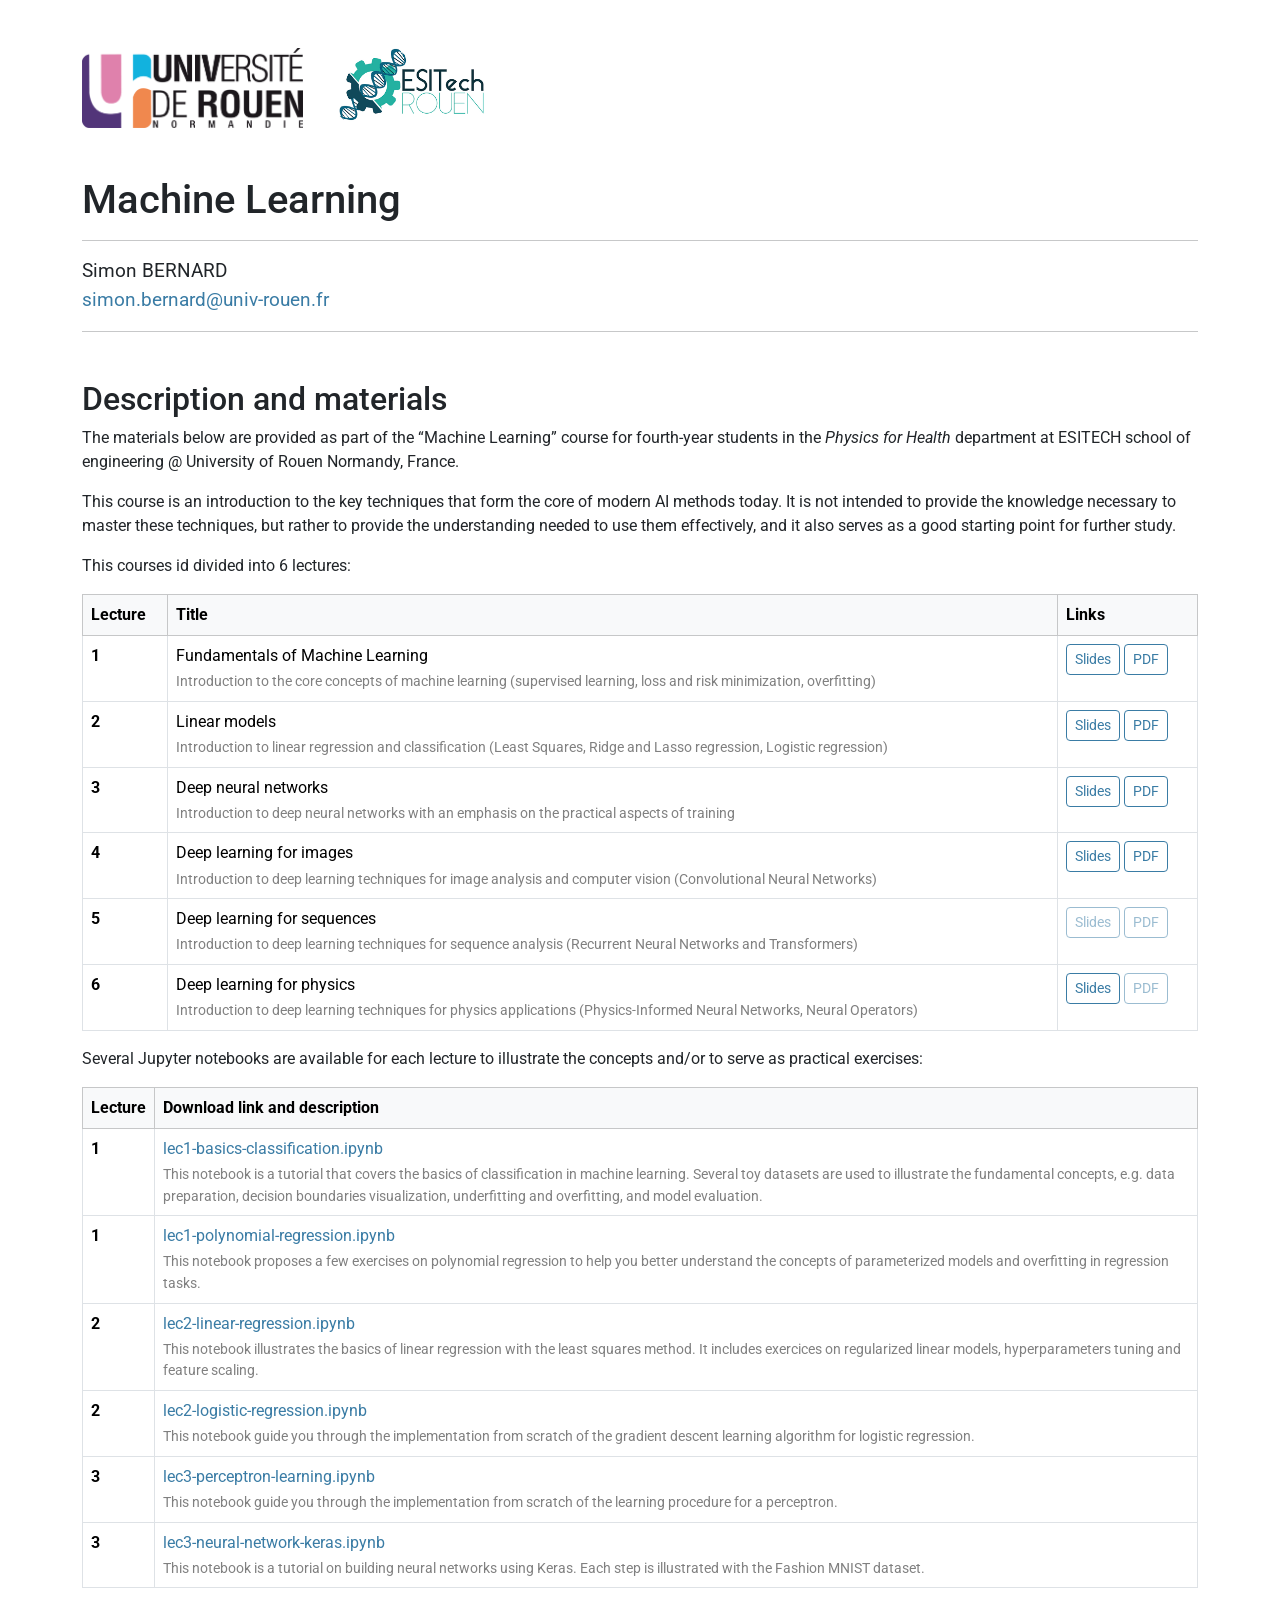
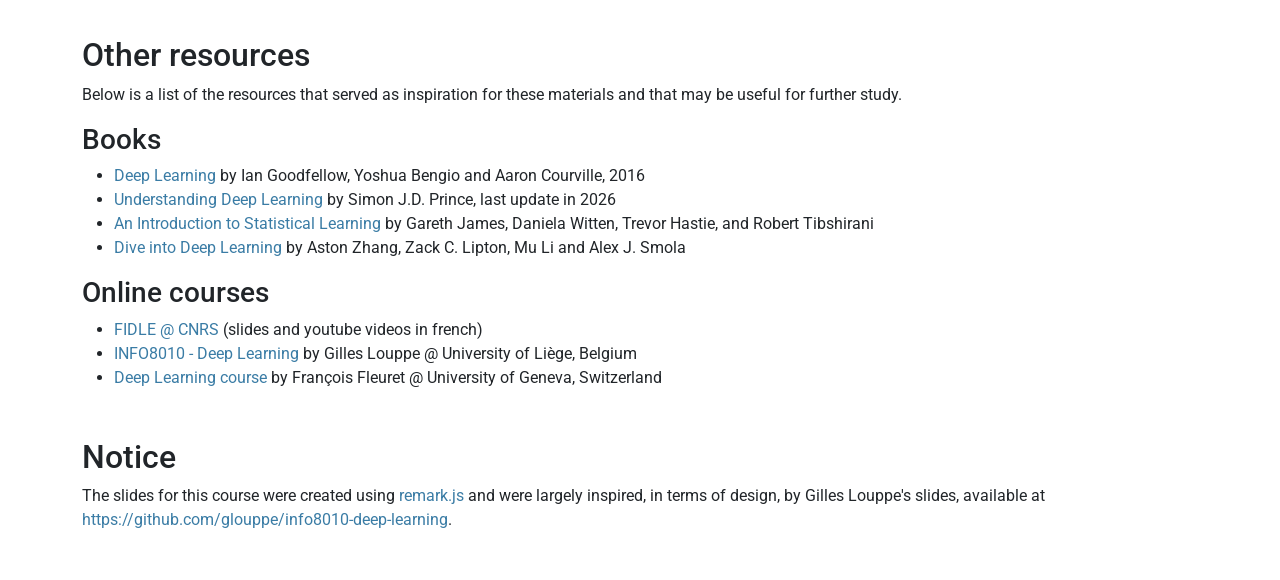
==== index.html @ d1c86f38 "first commit" ====
<!DOCTYPE html>
<html>
<head>
    <meta charset="UTF-8">
    <meta name="viewport" content="width=device-width, initial-scale=1.0">
    <link rel="icon" type="image/x-icon" href="assets/favicon.ico">
    <title>Introduction to Machine Learning</title>
    <link rel="preconnect" href="https://fonts.googleapis.com">
    <link rel="preconnect" href="https://fonts.gstatic.com" crossorigin>
    <link href="https://cdn.jsdelivr.net/npm/bootstrap@5.3.6/dist/css/bootstrap.min.css" rel="stylesheet">
    <link href="https://fonts.googleapis.com/css2?family=Roboto:ital,wght@0,100..900;1,100..900&display=swap" rel="stylesheet">
    <style>
        body { font-family: 'Roboto', 'Gill Sans', sans-serif; }
        .logo { max-height: 5rem; margin-right: 2rem; margin-bottom: 3rem;}
        .author, .mail { font-size: 1.2rem; }
        section { margin-bottom: 3rem; }
        span.desc { color: grey; font-size: 0.9rem; display: block; margin-top: 0.2rem; }
        a { text-decoration: none; color: #3a7ca5 }
        a.btn, a.btn.disabled { border-color: #3a7ca5; color: #3a7ca5; }
        a.btn:hover { background-color: #3a7ca5; color: white; }
        a.btn.disabled { opacity: 0.5; }
        a:hover { text-decoration: underline; }
    </style>
</head>
<body> 
    <div class="container-lg">

        <header class="mt-5 mb-5">
            <img src="assets/logo-urn-color.png" alt="Logo Université de Rouen Normandie" class="logo">
            <img src="assets/logo-esitech.png" alt="Logo ESITECH" class="logo">
            <h1 class="h1">Machine Learning</h1>
            <hr>
            <div class="author">Simon BERNARD</div>
            <div class="mail"><a href="mailto:simon.bernard@univ-rouen.fr">simon.bernard@univ-rouen.fr</a></div>
            <hr>
        </header>

        <main>
            <section>
                <h2>Description and materials</h2>
                <p>The materials below are provided as part of the “Machine Learning” course for fourth-year students in the <em>Physics for Health</em> department at ESITECH school of engineering @ University of Rouen Normandy, France.</p>
                <p>This course is an introduction to the key techniques that form the core of modern AI methods today. It is not intended to provide the knowledge necessary to master these techniques, but rather to provide the understanding needed to use them effectively, and it also serves as a good starting point for further study. </p>
                <p>This courses id divided into 6 lectures:</p>
                <table class="table table-bordered mt-3">
                    <thead class="table-light">
                        <tr>
                            <th scope="col">Lecture</th>
                            <th scope="col">Title</th>
                            <th scope="col">Links</th>
                        </tr>
                    </thead>
                    <tbody>
                        <tr>
                            <th scope="row">1</th>
                            <td>
                                Fundamentals of Machine Learning
                                <span class="desc">Introduction to the core concepts of machine learning (supervised learning, loss and risk minimization, overfitting)</span>
                            </td>
                            <td>
                                <a href="./slides.html?deck=lecture1.md" class="btn btn-outline-primary btn-sm">Slides</a>
                                <a href="./pdf/lecture1.pdf" class="btn btn-outline-primary btn-sm">PDF</a>
                            </td>
                        </tr>
                        <tr>
                            <th scope="row">2</th>
                            <td>Linear models
                                <span class="desc">Introduction to linear regression and classification (Least Squares, Ridge and Lasso regression, Logistic regression)</span>
                            </td>
                            <td>
                                <a href="./slides.html?deck=lecture2.md" class="btn btn-outline-primary btn-sm">Slides</a>
                                <a href="./pdf/lecture2.pdf" class="btn btn-outline-primary btn-sm">PDF</a>
                            </td>
                        </tr>
                        <tr>
                            <th scope="row">3</th>
                            <td>Deep neural networks
                                <span class="desc">Introduction to deep neural networks with an emphasis on the practical aspects of training</span>
                            </td>
                            <td>
                                <a href="./slides.html?deck=lecture3.md" class="btn btn-outline-primary btn-sm">Slides</a>
                                <a href="./pdf/lecture3.pdf" class="btn btn-outline-primary btn-sm">PDF</a>
                            </td>
                        </tr>
                        <tr>
                            <th scope="row">4</th>
                            <td>Deep learning for images
                                <span class="desc">Introduction to deep learning techniques for image analysis and computer vision (Convolutional Neural Networks)</span>
                            </td>
                            <td>
                                <a href="./slides.html?deck=lecture4.md" class="btn btn-outline-primary btn-sm">Slides</a>
                                <a href="./pdf/lecture4.pdf" class="btn btn-outline-primary btn-sm">PDF</a>
                            </td>
                        </tr>
                        <tr>
                            <th scope="row">5</th>
                            <td>Deep learning for sequences
                                <span class="desc">Introduction to deep learning techniques for sequence analysis (Recurrent Neural Networks and Transformers)</span>
                            </td>
                            <td>
                                <a href="./slides.html?deck=lecture5.md" class="btn btn-outline-primary btn-sm disabled">Slides</a>
                                <a href="./pdf/lecture5.pdf" class="btn btn-outline-primary btn-sm disabled">PDF</a>
                            </td>
                        </tr>
                        <tr>
                            <th scope="row">6</th>
                            <td>Deep learning for physics
                                <span class="desc">Introduction to deep learning techniques for physics applications (Physics-Informed Neural Networks, Neural Operators)</span>
                            </td>
                            <td>
                                <a href="./slides.html?deck=lecture6.md" class="btn btn-outline-primary btn-sm">Slides</a>
                                <a href="./pdf/lecture6.pdf" class="btn btn-outline-primary btn-sm disabled">PDF</a>
                            </td>
                        </tr>
                    </tbody>
                </table>
                <p>Several Jupyter notebooks are available for each lecture to illustrate the concepts and/or to serve as practical exercises:</p>
                <table class="table table-bordered mt-3">
                    <thead class="table-light">
                        <tr>
                            <th scope="col">Lecture</th>
                            <th scope="col">Download link and description</th>
                        </tr>
                    </thead>
                    <tbody>
                        <tr>
                            <th scope="row">1</th>
                            <td><a href="./notebooks/lec1-basics-classification.ipynb">lec1-basics-classification.ipynb</a>
                            <span class="desc">This notebook is a tutorial that covers the basics of classification in machine learning. Several toy datasets are used to illustrate the fundamental concepts, e.g. data preparation, decision boundaries visualization, underfitting and overfitting, and model evaluation.</span>
                            </td>
                        </tr>
                        <tr>
                            <th scope="row">1</th>
                            <td><a href="./notebooks/lec1-polynomial-regression.ipynb">lec1-polynomial-regression.ipynb</a>
                            <span class="desc">This notebook proposes a few exercises on polynomial regression to help you better understand the concepts of parameterized models and overfitting in regression tasks.</span>
                            </td>
                        </tr>
                        <tr>
                            <th scope="row">2</th>
                            <td><a href="./notebooks/lec2-linear-regression.ipynb">lec2-linear-regression.ipynb</a>
                            <span class="desc">This notebook illustrates the basics of linear regression with the least squares method. It includes exercices on regularized linear models, hyperparameters tuning and feature scaling.</span>
                            </td>
                        </tr>
                        <tr>
                            <th scope="row">2</th>
                            <td><a href="./notebooks/lec2-logistic-regression.ipynb">lec2-logistic-regression.ipynb</a>
                            <span class="desc">This notebook guide you through the implementation from scratch of the gradient descent learning algorithm for logistic regression.</span>
                            </td>
                        </tr>
                        <tr>
                            <th scope="row">3</th>
                            <td><a href="./notebooks/lec3-perceptron-learning.ipynb">lec3-perceptron-learning.ipynb</a>
                            <span class="desc">This notebook guide you through the implementation from scratch of the learning procedure for a perceptron.</span>
                            </td>
                        </tr>
                        <tr>
                            <th scope="row">3</th>
                            <td><a href="./notebooks/lec3-neural-network-keras.ipynb">lec3-neural-network-keras.ipynb</a>
                            <span class="desc">This notebook is a tutorial on building neural networks using Keras. Each step is illustrated with the Fashion MNIST dataset.</span>
                            </td>
                        </tr>
                    </td>
                </table>
            </section>
            <section>
                <h2>Other resources</h2>
                <p>Below is a list of the resources that served as inspiration for these materials and that may be useful for further study.</p>
                <section>
                    <h3>Books</h3>
                    <ul>
                        <li><a href="https://www.deeplearningbook.org/" target="_blank">Deep Learning</a> by Ian Goodfellow, Yoshua Bengio and Aaron Courville, 2016</li>
                        <li><a href="https://udlbook.github.io/udlbook/" target="_blank">Understanding Deep Learning</a> by Simon J.D. Prince, last update in 2026</li>
                        <li><a href="https://www.statlearning.com/" target="_blank">An Introduction to Statistical Learning</a> by Gareth James, Daniela Witten, Trevor Hastie, and Robert Tibshirani</li>
                        <li><a href="https://d2l.ai/" target="_blank">Dive into Deep Learning</a> by Aston Zhang, Zack C. Lipton, Mu Li and Alex J. Smola</li>
                    </ul>
                    <h3>Online courses</h3>
                    <ul>
                        <li><a href="https://fidle.cnrs.fr/w3/" target="_blank">FIDLE @ CNRS</a> (slides and youtube videos in french)</li>
                        <li><a href="https://github.com/glouppe/info8010-deep-learning" target="_blank">INFO8010 - Deep Learning</a> by Gilles Louppe @ University of Liège, Belgium</li>
                        <li><a href="https://fleuret.org/dlc/">Deep Learning course</a> by François Fleuret @ University of Geneva, Switzerland</li>
                    </ul>
                </section>
            </section>

            <section>
                <h2>Notice</h2>
                <p>The slides for this course were created using <a href="https://remarkjs.com/" target="_blank">remark.js</a> and were largely inspired, in terms of design, by Gilles Louppe's slides, available at <a href="https://github.com/glouppe/info8010-deep-learning" target="_blank">https://github.com/glouppe/info8010-deep-learning</a>.</p>
            </section>

        </main>
    </div>
</body>
</html>
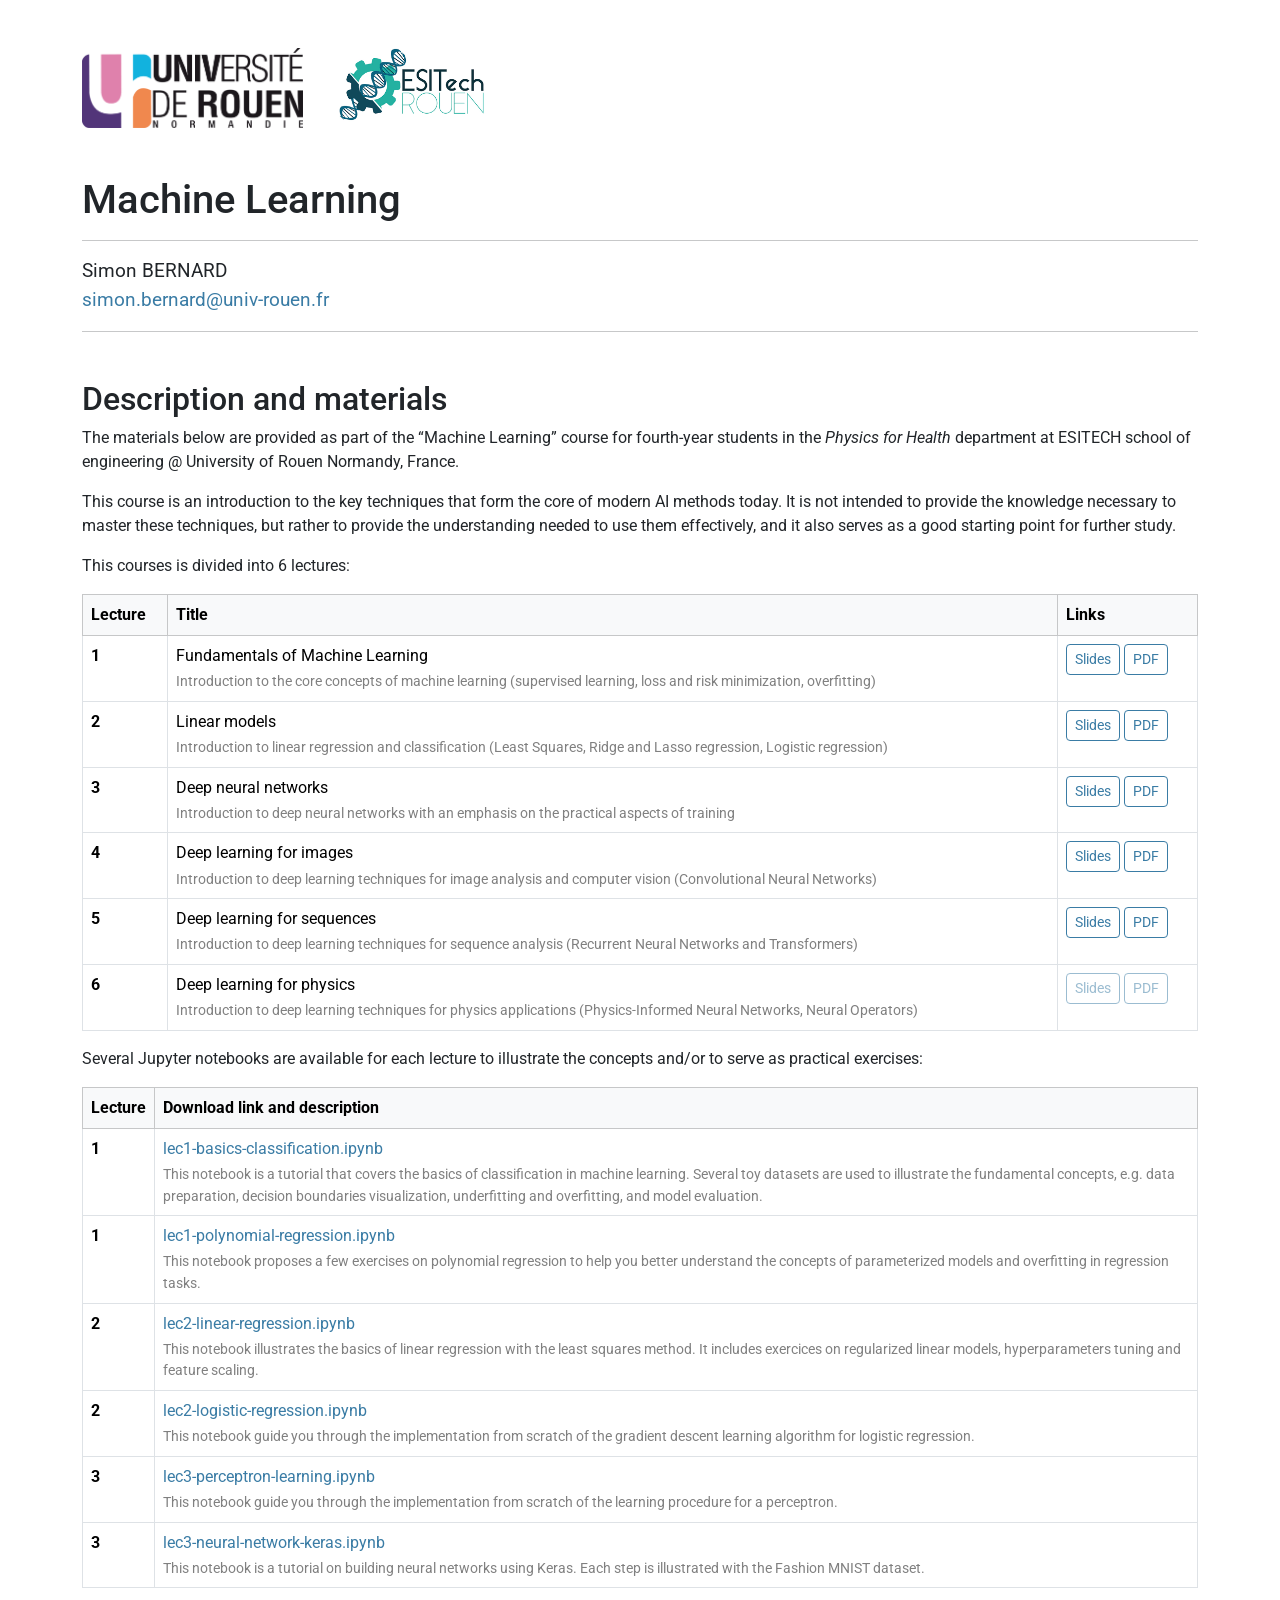
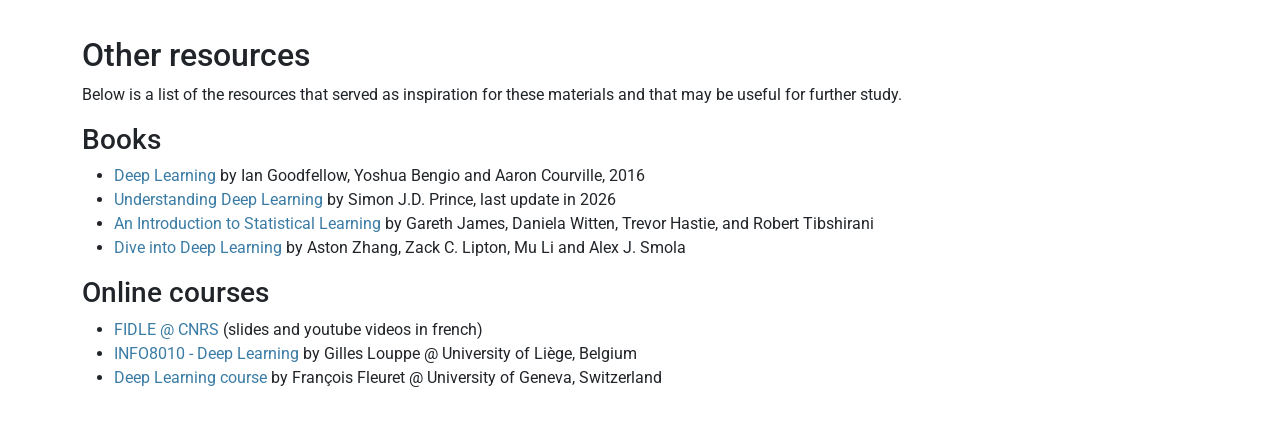
==== commit 884eb42b: "update chapter 5" ====
--- a/index.html
+++ b/index.html
@@ -40,7 +40,7 @@
                 <h2>Description and materials</h2>
                 <p>The materials below are provided as part of the “Machine Learning” course for fourth-year students in the <em>Physics for Health</em> department at ESITECH school of engineering @ University of Rouen Normandy, France.</p>
                 <p>This course is an introduction to the key techniques that form the core of modern AI methods today. It is not intended to provide the knowledge necessary to master these techniques, but rather to provide the understanding needed to use them effectively, and it also serves as a good starting point for further study. </p>
-                <p>This courses id divided into 6 lectures:</p>
+                <p>This courses is divided into 6 lectures:</p>
                 <table class="table table-bordered mt-3">
                     <thead class="table-light">
                         <tr>
@@ -97,8 +97,8 @@
                                 <span class="desc">Introduction to deep learning techniques for sequence analysis (Recurrent Neural Networks and Transformers)</span>
                             </td>
                             <td>
-                                <a href="./slides.html?deck=lecture5.md" class="btn btn-outline-primary btn-sm disabled">Slides</a>
-                                <a href="./pdf/lecture5.pdf" class="btn btn-outline-primary btn-sm disabled">PDF</a>
+                                <a href="./slides.html?deck=lecture5.md" class="btn btn-outline-primary btn-sm">Slides</a>
+                                <a href="./pdf/lecture5.pdf" class="btn btn-outline-primary btn-sm">PDF</a>
                             </td>
                         </tr>
                         <tr>
@@ -107,7 +107,7 @@
                                 <span class="desc">Introduction to deep learning techniques for physics applications (Physics-Informed Neural Networks, Neural Operators)</span>
                             </td>
                             <td>
-                                <a href="./slides.html?deck=lecture6.md" class="btn btn-outline-primary btn-sm">Slides</a>
+                                <a href="./slides.html?deck=lecture6.md" class="btn btn-outline-primary btn-sm disabled">Slides</a>
                                 <a href="./pdf/lecture6.pdf" class="btn btn-outline-primary btn-sm disabled">PDF</a>
                             </td>
                         </tr>
@@ -181,11 +181,6 @@
                 </section>
             </section>
 
-            <section>
-                <h2>Notice</h2>
-                <p>The slides for this course were created using <a href="https://remarkjs.com/" target="_blank">remark.js</a> and were largely inspired, in terms of design, by Gilles Louppe's slides, available at <a href="https://github.com/glouppe/info8010-deep-learning" target="_blank">https://github.com/glouppe/info8010-deep-learning</a>.</p>
-            </section>
-
         </main>
     </div>
 </body>
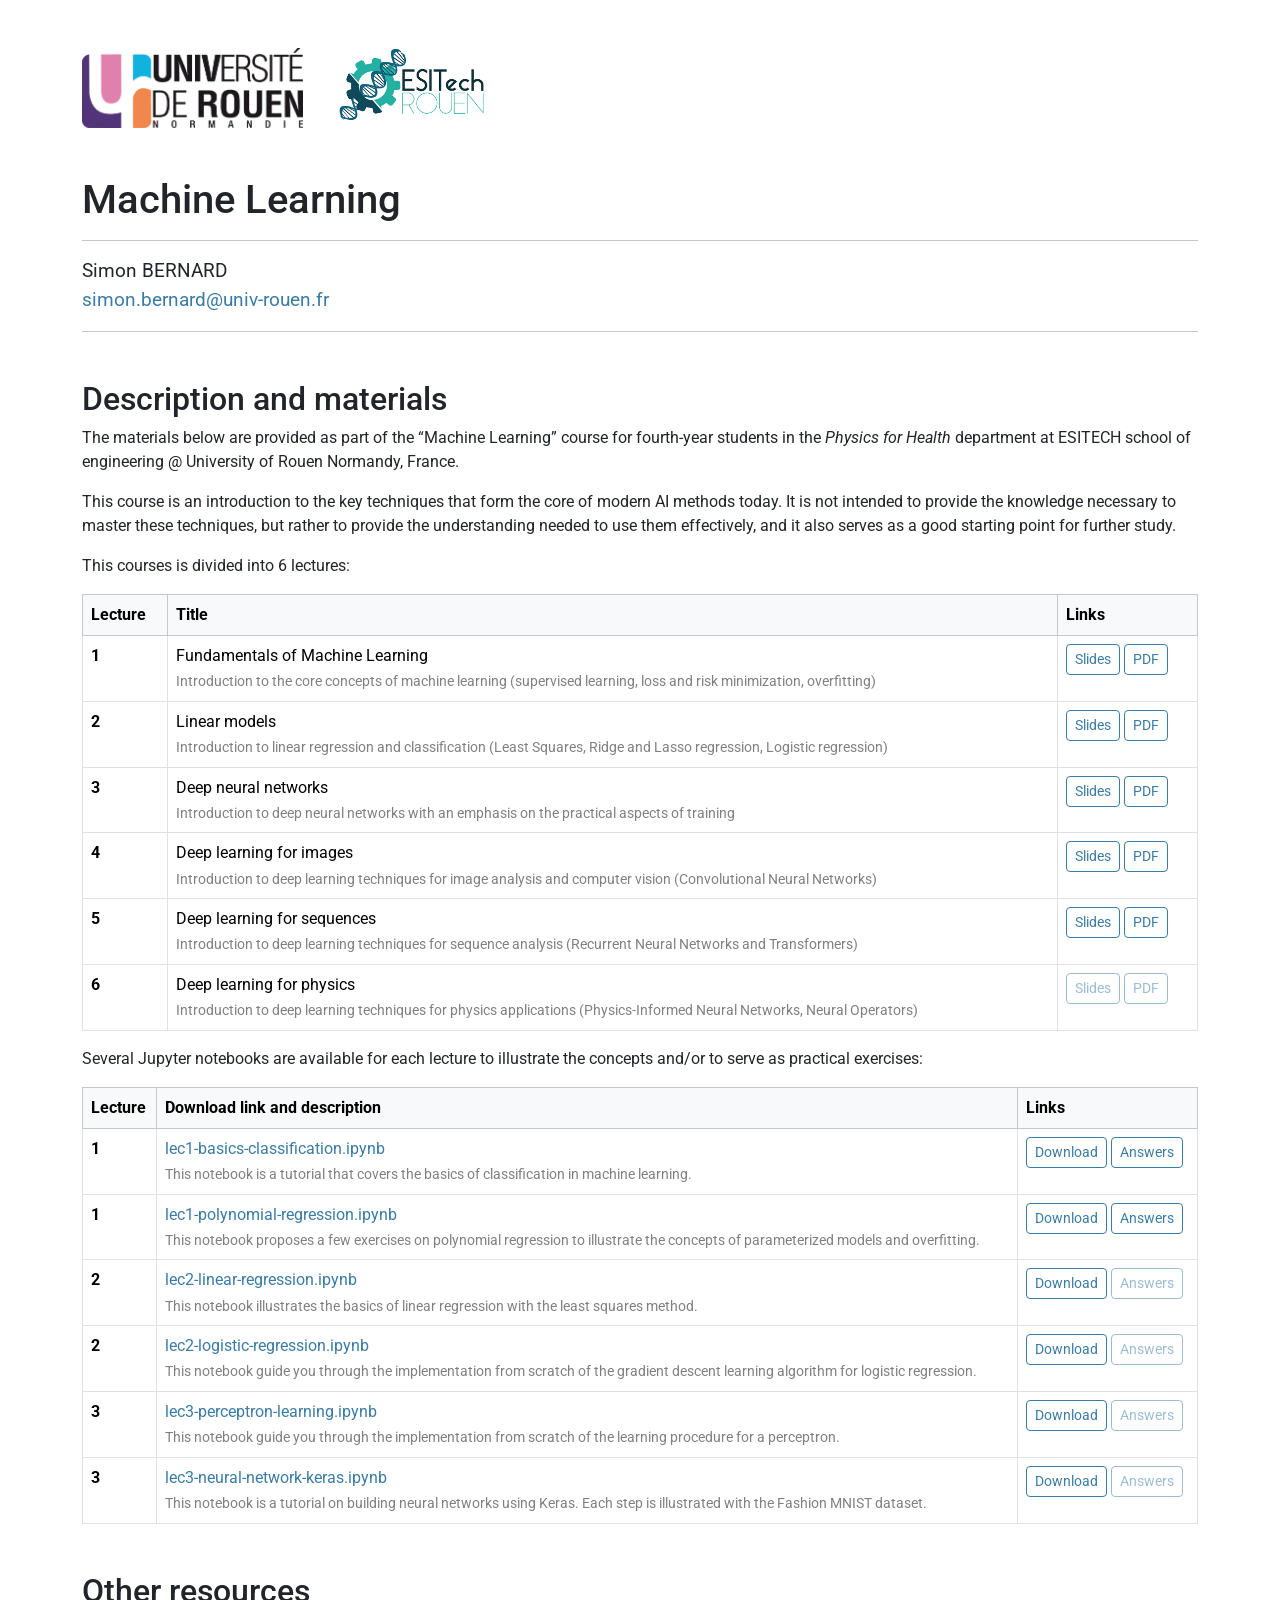
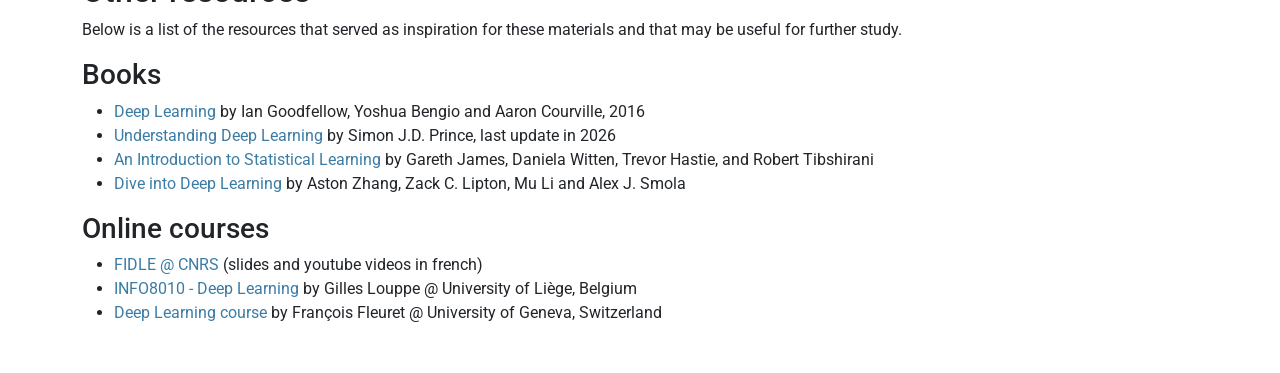
==== commit feb00b2e: "update notebooks and add full versions" ====
--- a/index.html
+++ b/index.html
@@ -119,25 +119,38 @@
                         <tr>
                             <th scope="col">Lecture</th>
                             <th scope="col">Download link and description</th>
+                            <th scope="col">Links</th>
                         </tr>
                     </thead>
                     <tbody>
                         <tr>
                             <th scope="row">1</th>
                             <td><a href="./notebooks/lec1-basics-classification.ipynb">lec1-basics-classification.ipynb</a>
-                            <span class="desc">This notebook is a tutorial that covers the basics of classification in machine learning. Several toy datasets are used to illustrate the fundamental concepts, e.g. data preparation, decision boundaries visualization, underfitting and overfitting, and model evaluation.</span>
+                            <span class="desc">This notebook is a tutorial that covers the basics of classification in machine learning.</span>
+                            </td>
+                            <td>
+                                <a href="./notebooks/lec1-basics-classification.ipynb" class="btn btn-outline-primary btn-sm" download>Download</a>
+                                <a href="./notebooks/full/lec1-basics-classification-full.ipynb" class="btn btn-outline-primary btn-sm" download>Answers</a>
                             </td>
                         </tr>
                         <tr>
                             <th scope="row">1</th>
                             <td><a href="./notebooks/lec1-polynomial-regression.ipynb">lec1-polynomial-regression.ipynb</a>
-                            <span class="desc">This notebook proposes a few exercises on polynomial regression to help you better understand the concepts of parameterized models and overfitting in regression tasks.</span>
+                            <span class="desc">This notebook proposes a few exercises on polynomial regression to illustrate the concepts of parameterized models and overfitting.</span>
+                            </td>
+                            <td>
+                                <a href="./notebooks/lec1-polynomial-regression.ipynb" class="btn btn-outline-primary btn-sm" download>Download</a>
+                                <a href="./notebooks/full/lec1-polynomial-regression-full.ipynb" class="btn btn-outline-primary btn-sm" download>Answers</a>
                             </td>
                         </tr>
                         <tr>
                             <th scope="row">2</th>
                             <td><a href="./notebooks/lec2-linear-regression.ipynb">lec2-linear-regression.ipynb</a>
-                            <span class="desc">This notebook illustrates the basics of linear regression with the least squares method. It includes exercices on regularized linear models, hyperparameters tuning and feature scaling.</span>
+                            <span class="desc">This notebook illustrates the basics of linear regression with the least squares method.</span>
+                            </td>
+                            <td>
+                                <a href="./notebooks/lec2-linear-regression.ipynb" class="btn btn-outline-primary btn-sm" download>Download</a>
+                                <a href="./notebooks/full/lec2-linear-regression-full.ipynb" class="btn btn-outline-primary btn-sm disabled" download>Answers</a>
                             </td>
                         </tr>
                         <tr>
@@ -145,17 +158,29 @@
                             <td><a href="./notebooks/lec2-logistic-regression.ipynb">lec2-logistic-regression.ipynb</a>
                             <span class="desc">This notebook guide you through the implementation from scratch of the gradient descent learning algorithm for logistic regression.</span>
                             </td>
+                            <td>
+                                <a href="./notebooks/lec2-logistic-regression.ipynb" class="btn btn-outline-primary btn-sm" download>Download</a>
+                                <a href="./notebooks/full/lec2-logistic-regression-full.ipynb" class="btn btn-outline-primary btn-sm disabled" download>Answers</a>
+                            </td>
                         </tr>
                         <tr>
                             <th scope="row">3</th>
                             <td><a href="./notebooks/lec3-perceptron-learning.ipynb">lec3-perceptron-learning.ipynb</a>
                             <span class="desc">This notebook guide you through the implementation from scratch of the learning procedure for a perceptron.</span>
                             </td>
+                            <td>
+                                <a href="./notebooks/lec3-perceptron-learning.ipynb" class="btn btn-outline-primary btn-sm" download>Download</a>
+                                <a href="./notebooks/full/lec3-perceptron-learning-full.ipynb" class="btn btn-outline-primary btn-sm disabled" download>Answers</a>
+                            </td>
                         </tr>
                         <tr>
                             <th scope="row">3</th>
                             <td><a href="./notebooks/lec3-neural-network-keras.ipynb">lec3-neural-network-keras.ipynb</a>
                             <span class="desc">This notebook is a tutorial on building neural networks using Keras. Each step is illustrated with the Fashion MNIST dataset.</span>
+                            </td>
+                            <td>
+                                <a href="./notebooks/lec3-neural-network-keras.ipynb" class="btn btn-outline-primary btn-sm" download>Download</a>
+                                <a href="./notebooks/full/lec3-neural-network-keras-full.ipynb" class="btn btn-outline-primary btn-sm disabled" download>Answers</a>
                             </td>
                         </tr>
                     </td>
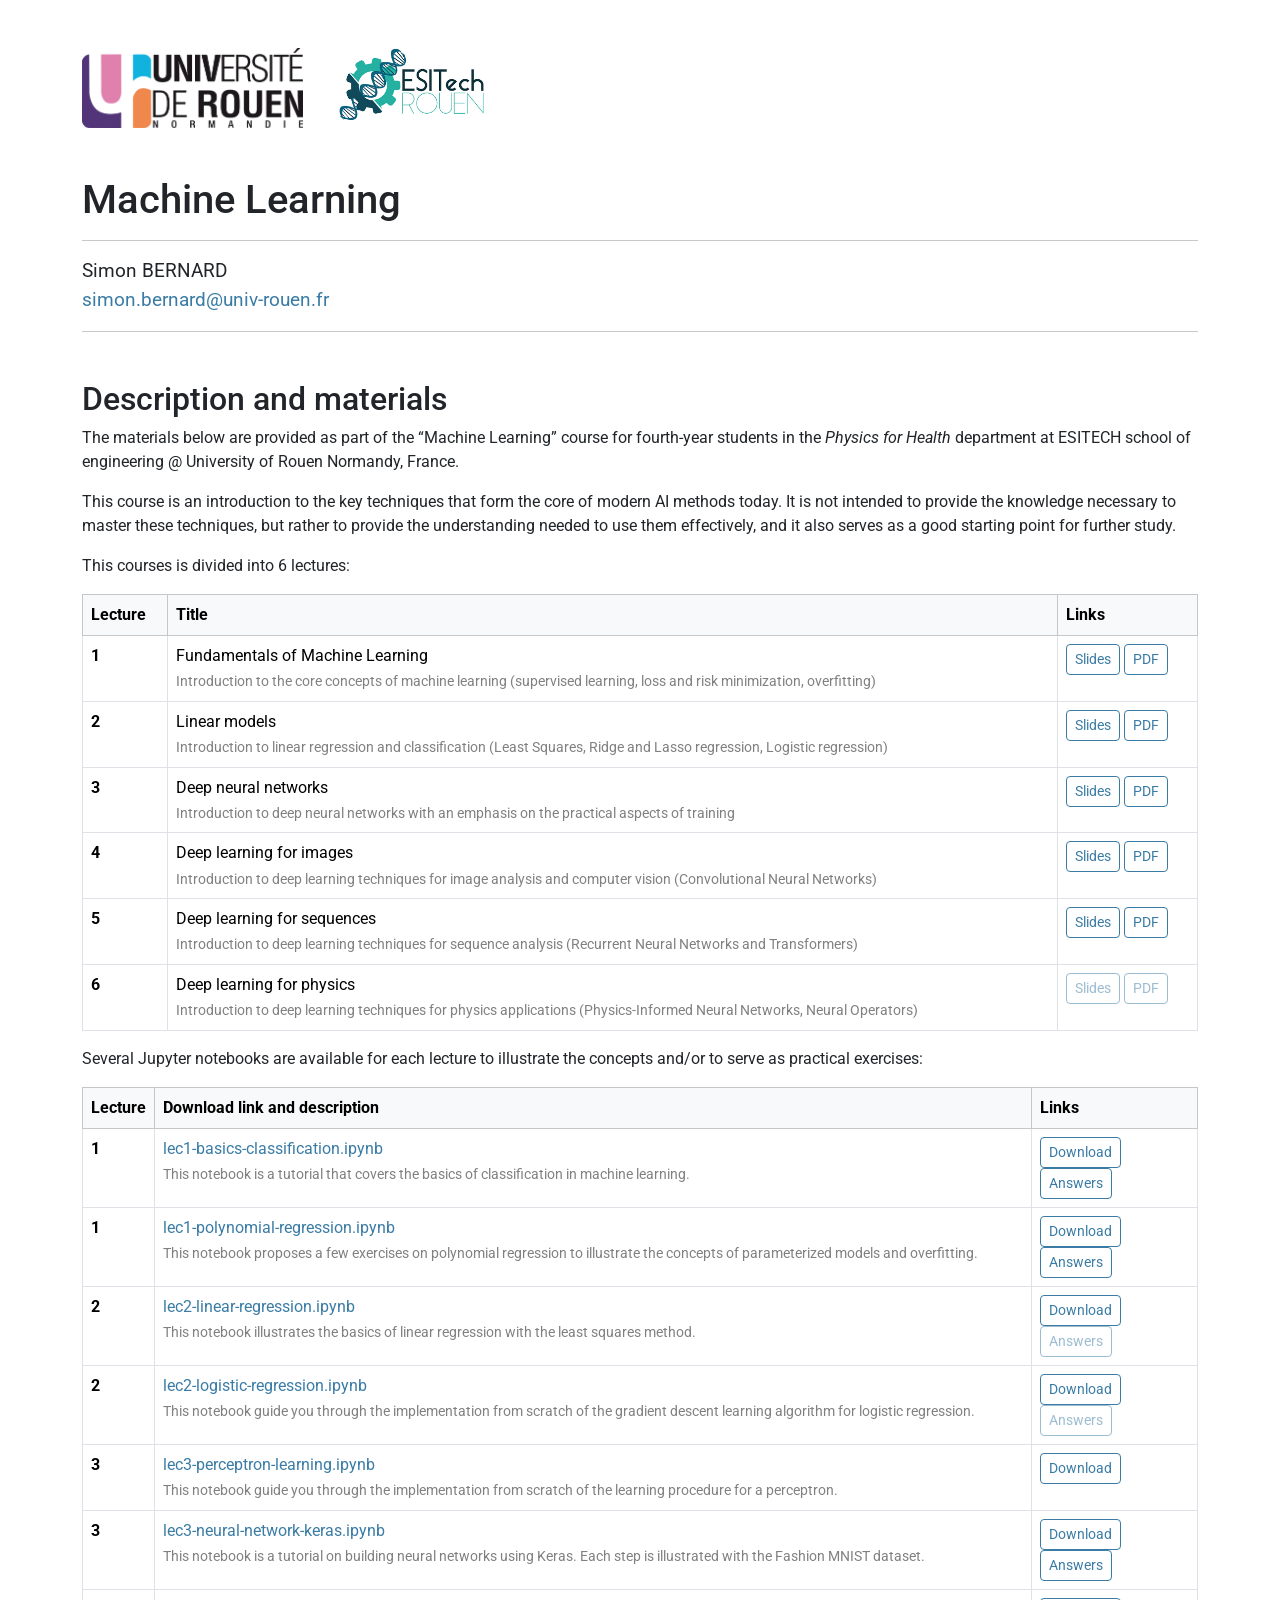
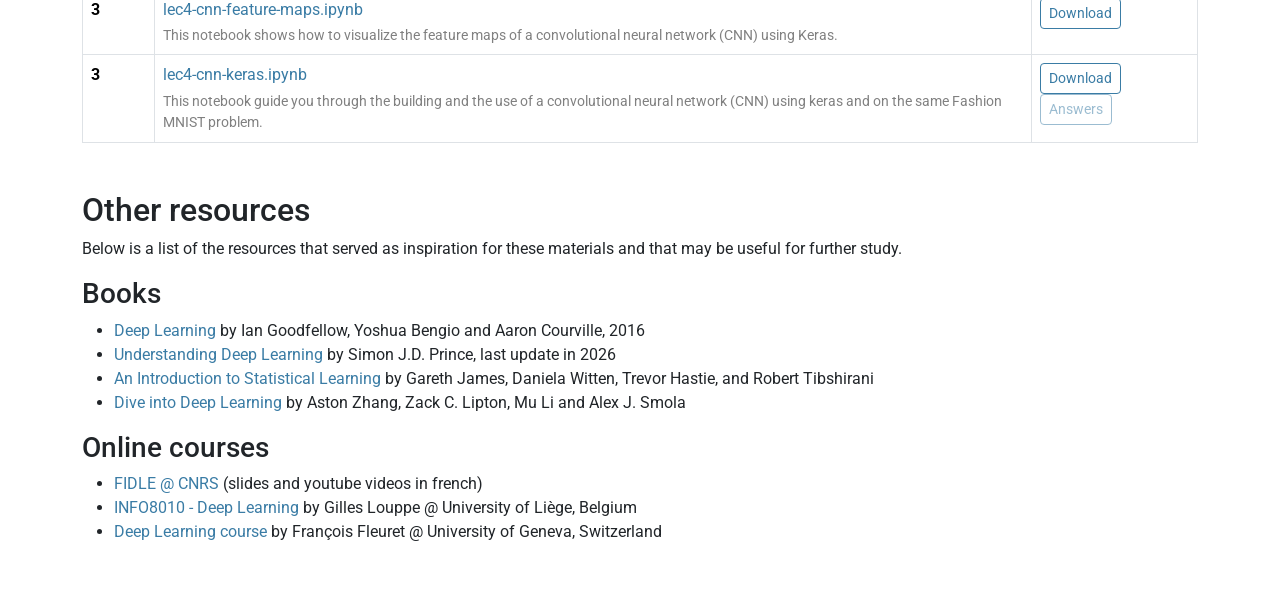
==== commit 79dc1abc: "add lec3 and lec4 notebooks" ====
--- a/index.html
+++ b/index.html
@@ -170,7 +170,6 @@
                             </td>
                             <td>
                                 <a href="./notebooks/lec3-perceptron-learning.ipynb" class="btn btn-outline-primary btn-sm" download>Download</a>
-                                <a href="./notebooks/full/lec3-perceptron-learning-full.ipynb" class="btn btn-outline-primary btn-sm disabled" download>Answers</a>
                             </td>
                         </tr>
                         <tr>
@@ -180,7 +179,26 @@
                             </td>
                             <td>
                                 <a href="./notebooks/lec3-neural-network-keras.ipynb" class="btn btn-outline-primary btn-sm" download>Download</a>
-                                <a href="./notebooks/full/lec3-neural-network-keras-full.ipynb" class="btn btn-outline-primary btn-sm disabled" download>Answers</a>
+                                <a href="./notebooks/full/lec3-neural-network-keras-full.ipynb" class="btn btn-outline-primary btn-sm" download>Answers</a>
+                            </td>
+                        </tr>
+                        <tr>
+                            <th scope="row">3</th>
+                            <td><a href="./notebooks/lec4-cnn-feature-maps.ipynb">lec4-cnn-feature-maps.ipynb</a>
+                            <span class="desc">This notebook shows how to visualize the feature maps of a convolutional neural network (CNN) using Keras.</span>
+                            </td>
+                            <td>
+                                <a href="./notebooks/lec4-cnn-feature-maps.ipynb" class="btn btn-outline-primary btn-sm" download>Download</a>
+                            </td>
+                        </tr>
+                        <tr>
+                            <th scope="row">3</th>
+                            <td><a href="./notebooks/lec4-cnn-keras.ipynb">lec4-cnn-keras.ipynb</a>
+                            <span class="desc">This notebook guide you through the building and the use of a convolutional neural network (CNN) using keras and on the same Fashion MNIST problem. </span>
+                            </td>
+                            <td>
+                                <a href="./notebooks/lec4-cnn-keras.ipynb" class="btn btn-outline-primary btn-sm" download>Download</a>
+                                <a href="./notebooks/full/lec4-cnn-keras-full.ipynb" class="btn btn-outline-primary btn-sm disabled" download>Answers</a>
                             </td>
                         </tr>
                     </td>
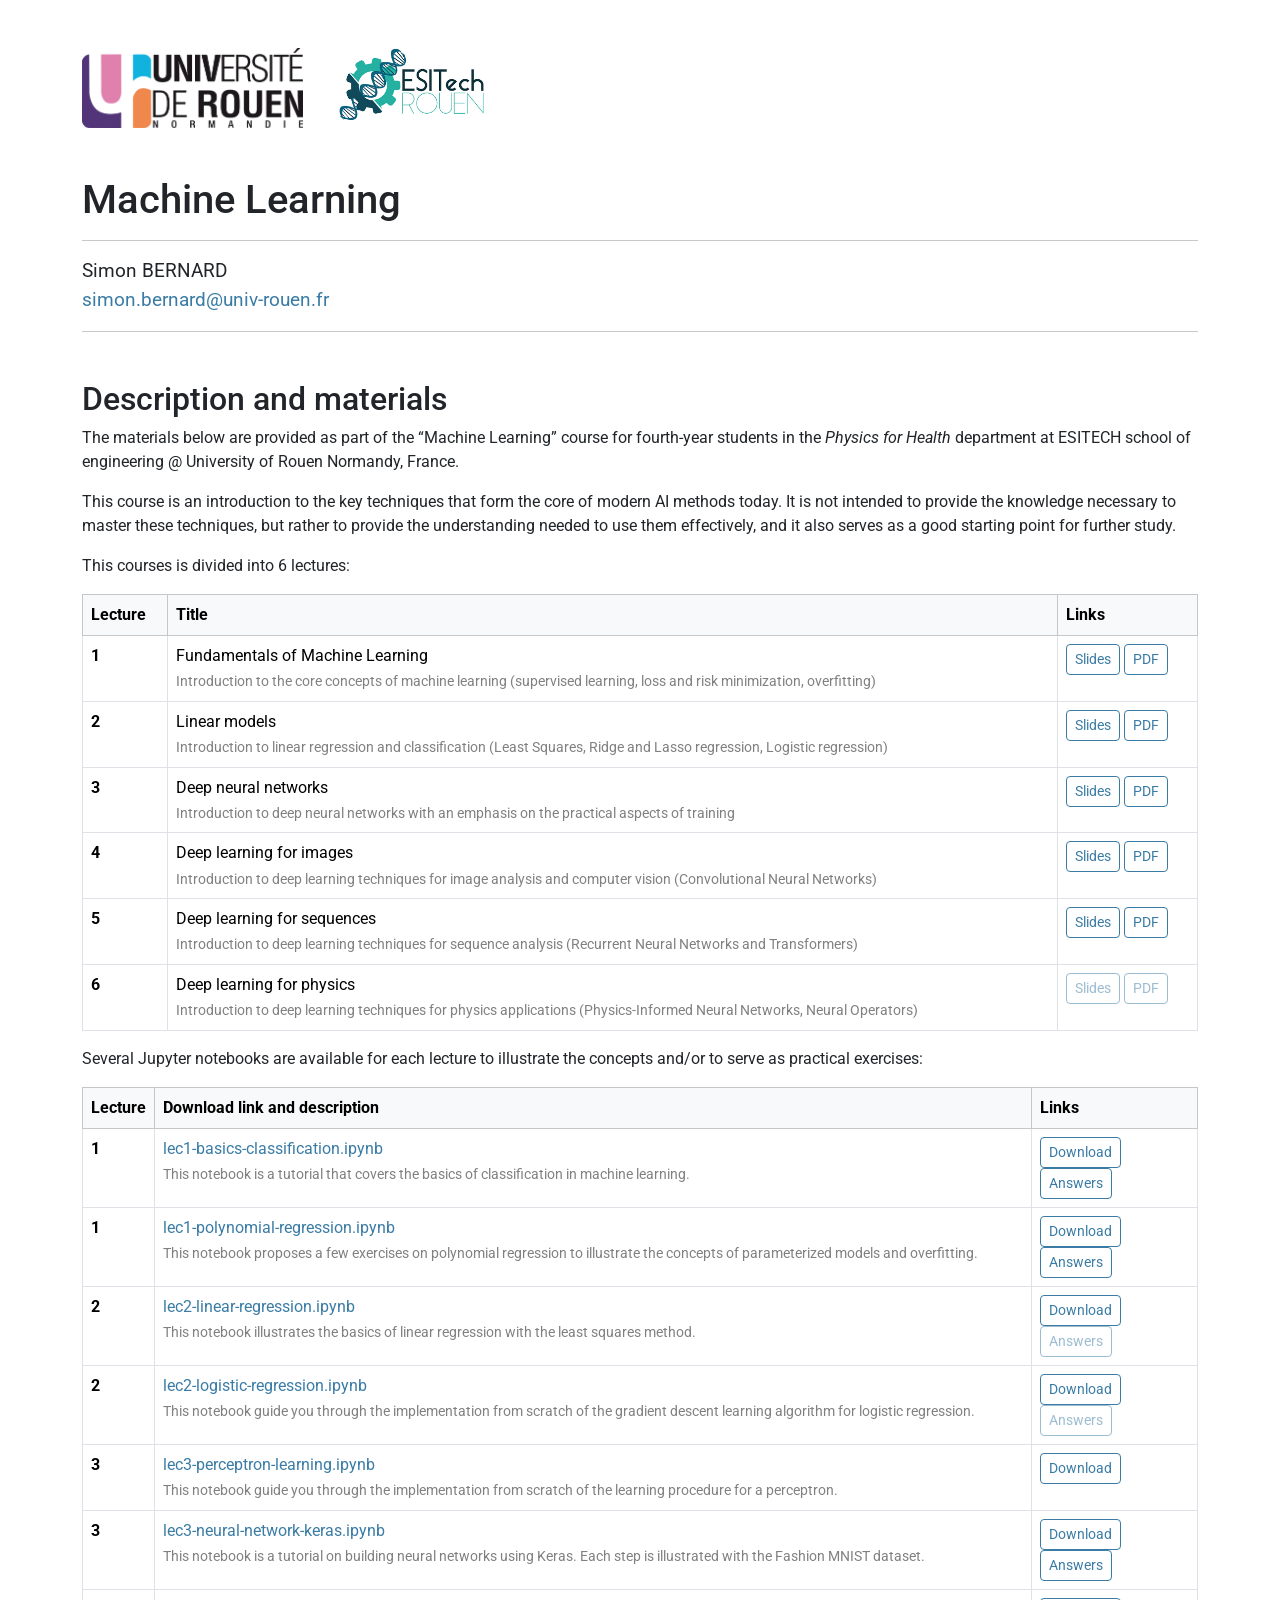
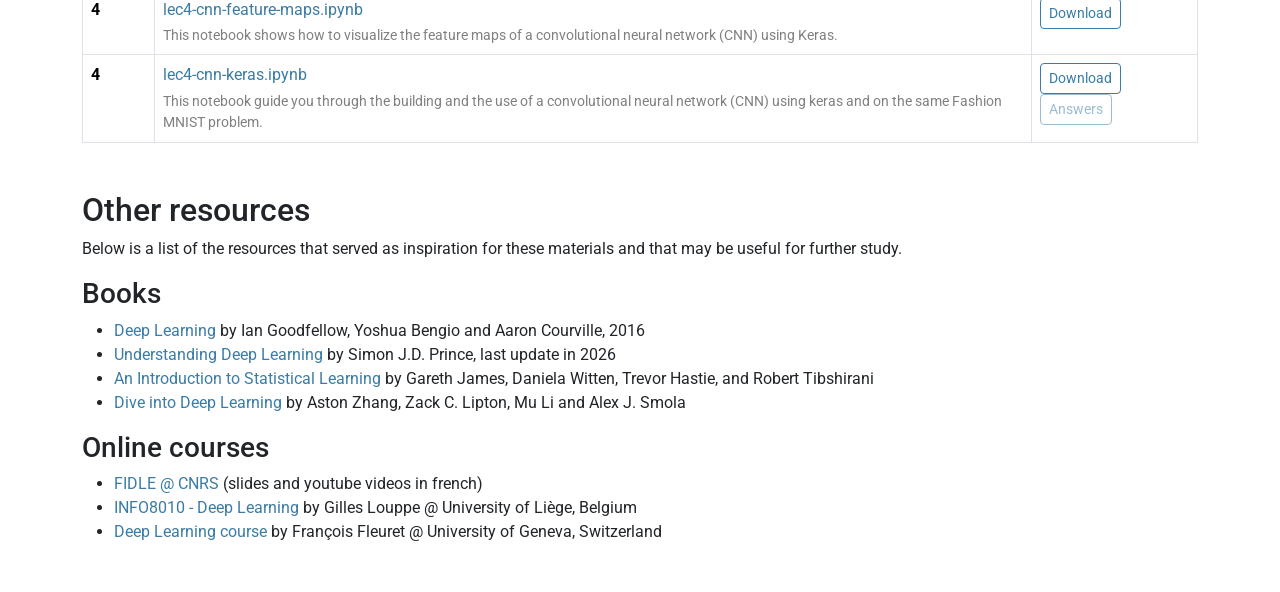
==== commit 1943229e: "update lecture 6 + minor modif" ====
--- a/index.html
+++ b/index.html
@@ -183,7 +183,7 @@
                             </td>
                         </tr>
                         <tr>
-                            <th scope="row">3</th>
+                            <th scope="row">4</th>
                             <td><a href="./notebooks/lec4-cnn-feature-maps.ipynb">lec4-cnn-feature-maps.ipynb</a>
                             <span class="desc">This notebook shows how to visualize the feature maps of a convolutional neural network (CNN) using Keras.</span>
                             </td>
@@ -192,7 +192,7 @@
                             </td>
                         </tr>
                         <tr>
-                            <th scope="row">3</th>
+                            <th scope="row">4</th>
                             <td><a href="./notebooks/lec4-cnn-keras.ipynb">lec4-cnn-keras.ipynb</a>
                             <span class="desc">This notebook guide you through the building and the use of a convolutional neural network (CNN) using keras and on the same Fashion MNIST problem. </span>
                             </td>
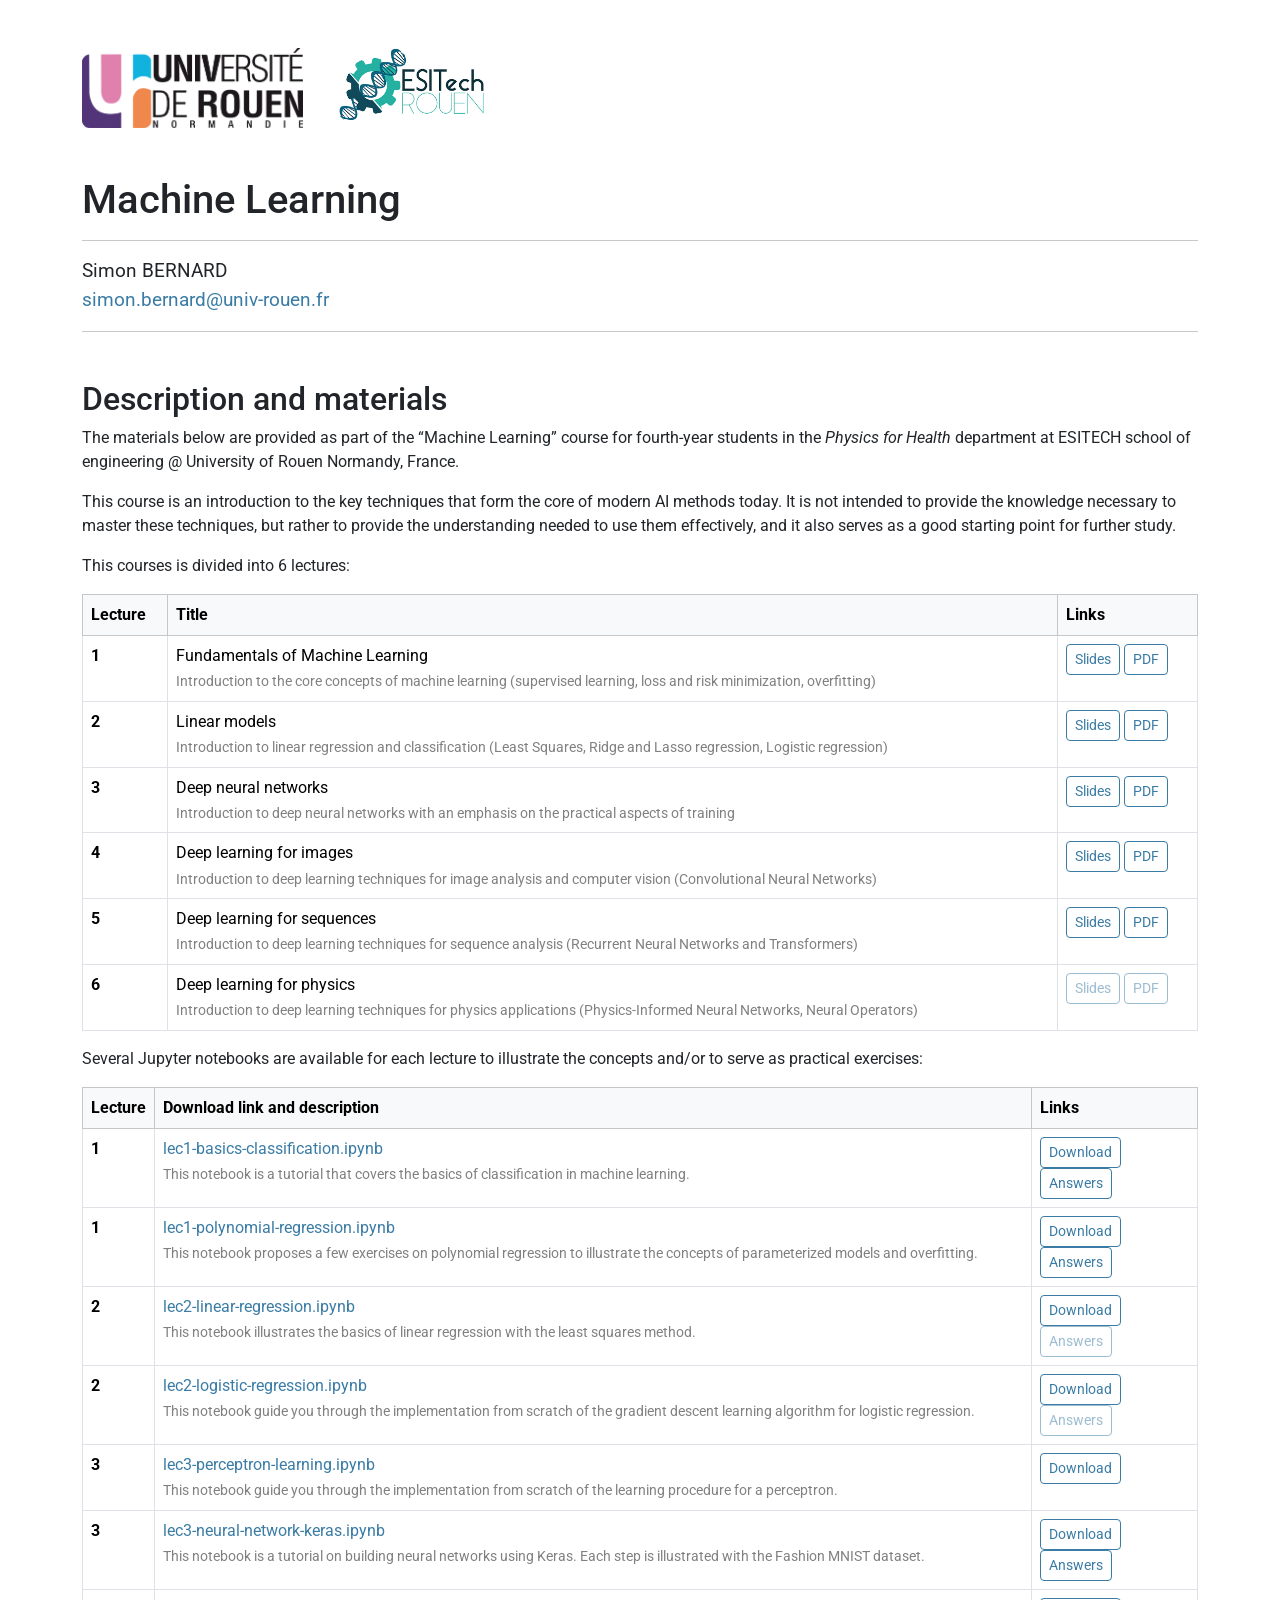
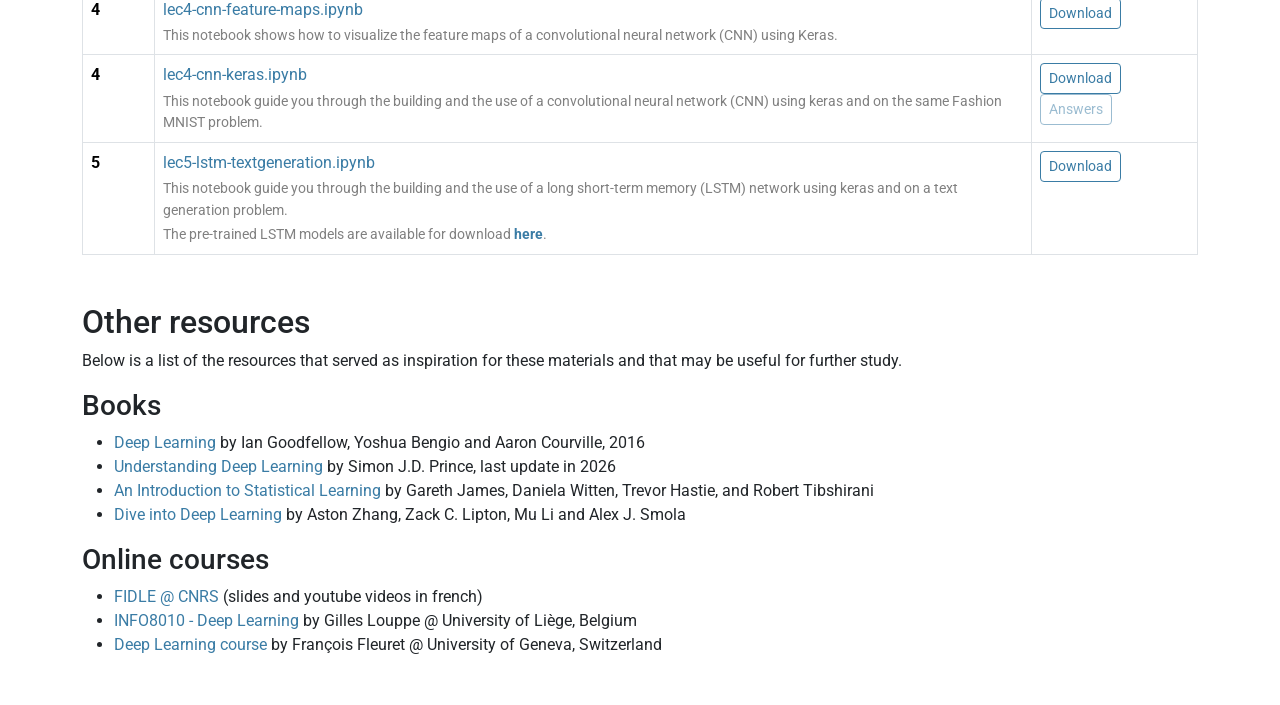
==== commit 0f3754da: "update notebook for lecture 5" ====
--- a/index.html
+++ b/index.html
@@ -201,6 +201,16 @@
                                 <a href="./notebooks/full/lec4-cnn-keras-full.ipynb" class="btn btn-outline-primary btn-sm disabled" download>Answers</a>
                             </td>
                         </tr>
+                        <tr>
+                            <th scope="row">5</th>
+                            <td><a href="./notebooks/lec5-lstm-textgeneration.ipynb">lec5-lstm-textgeneration.ipynb</a>
+                            <span class="desc">This notebook guide you through the building and the use of a long short-term memory (LSTM) network using keras and on a text generation problem.</span>
+                            <span class="desc">The pre-trained LSTM models are available for download <strong><a href="https://github.com/smnbrnrd/esitech.ps4.ia/tree/main/notebooks/models" download>here</a></strong>.</span>
+                            </td>
+                            <td>
+                                <a href="./notebooks/lec5-lstm-textgeneration.ipynb" class="btn btn-outline-primary btn-sm" download>Download</a>
+                            </td>
+                        </tr>
                     </td>
                 </table>
             </section>
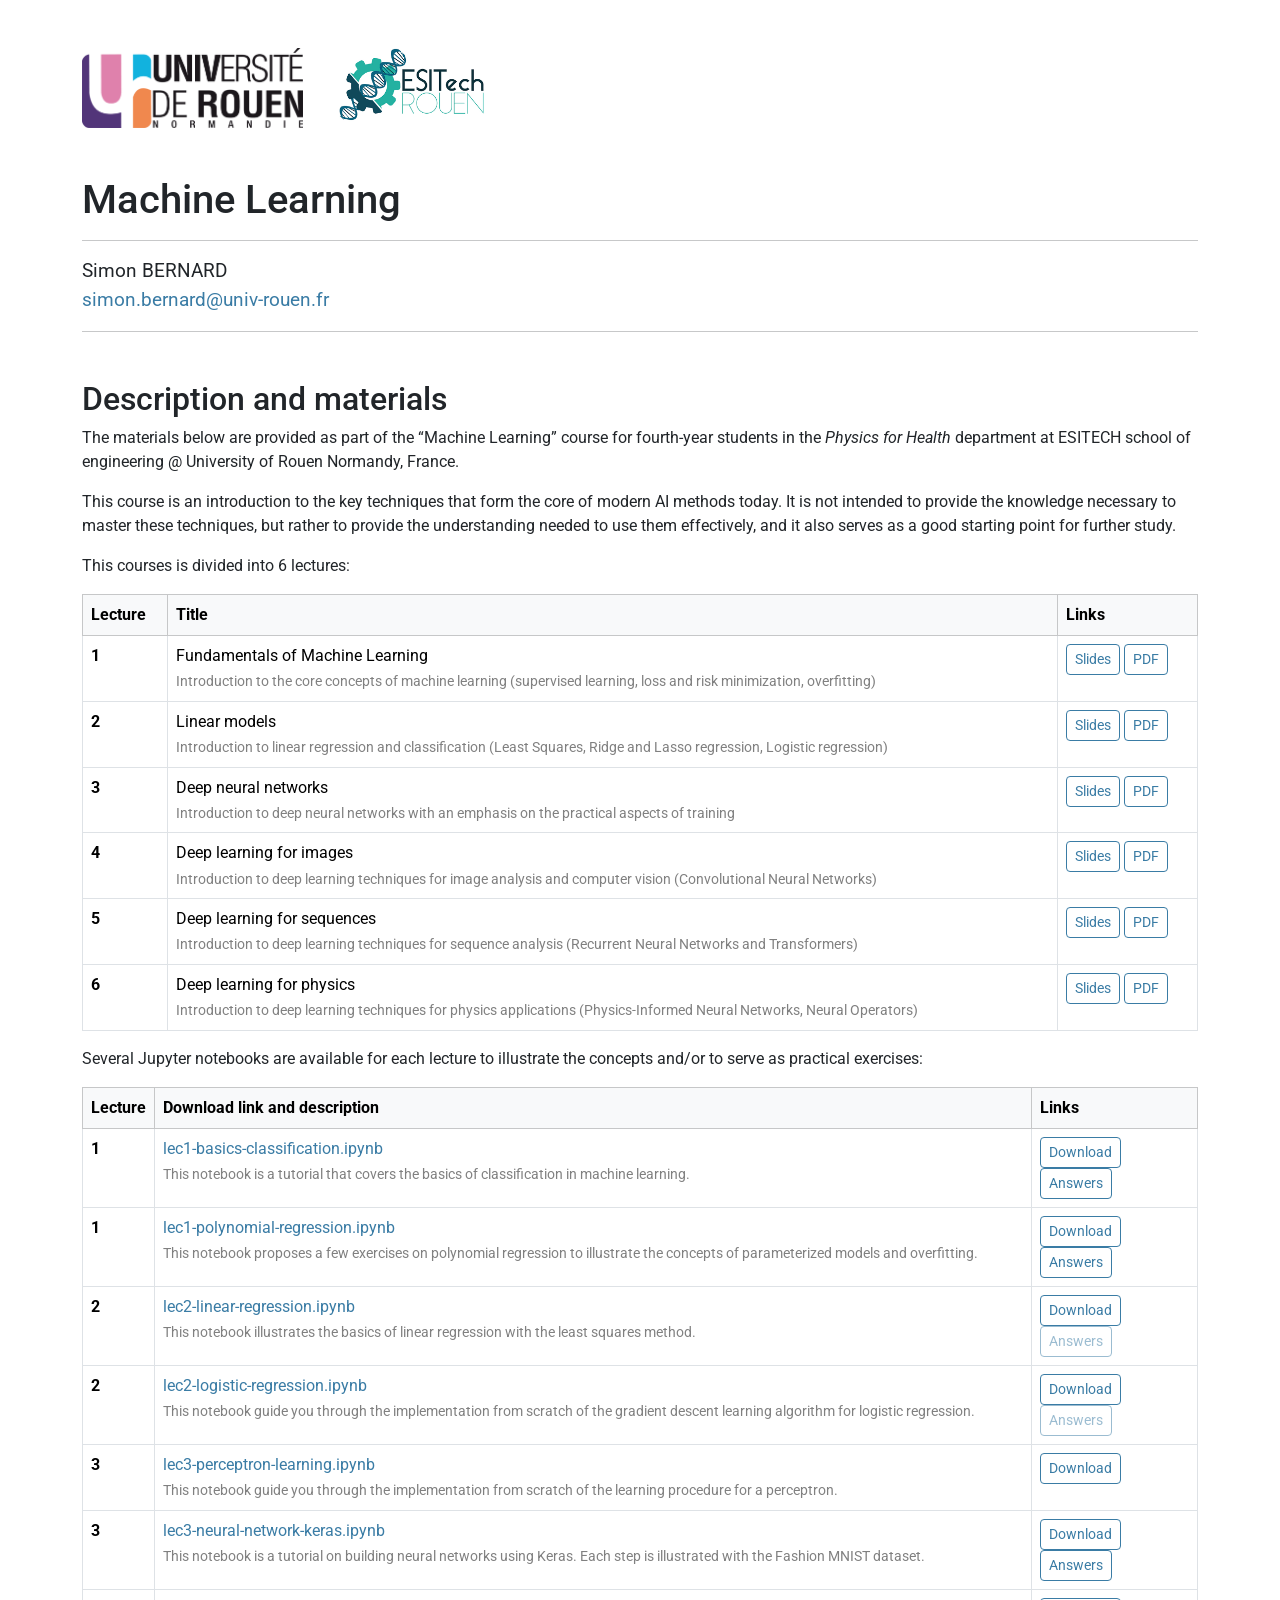
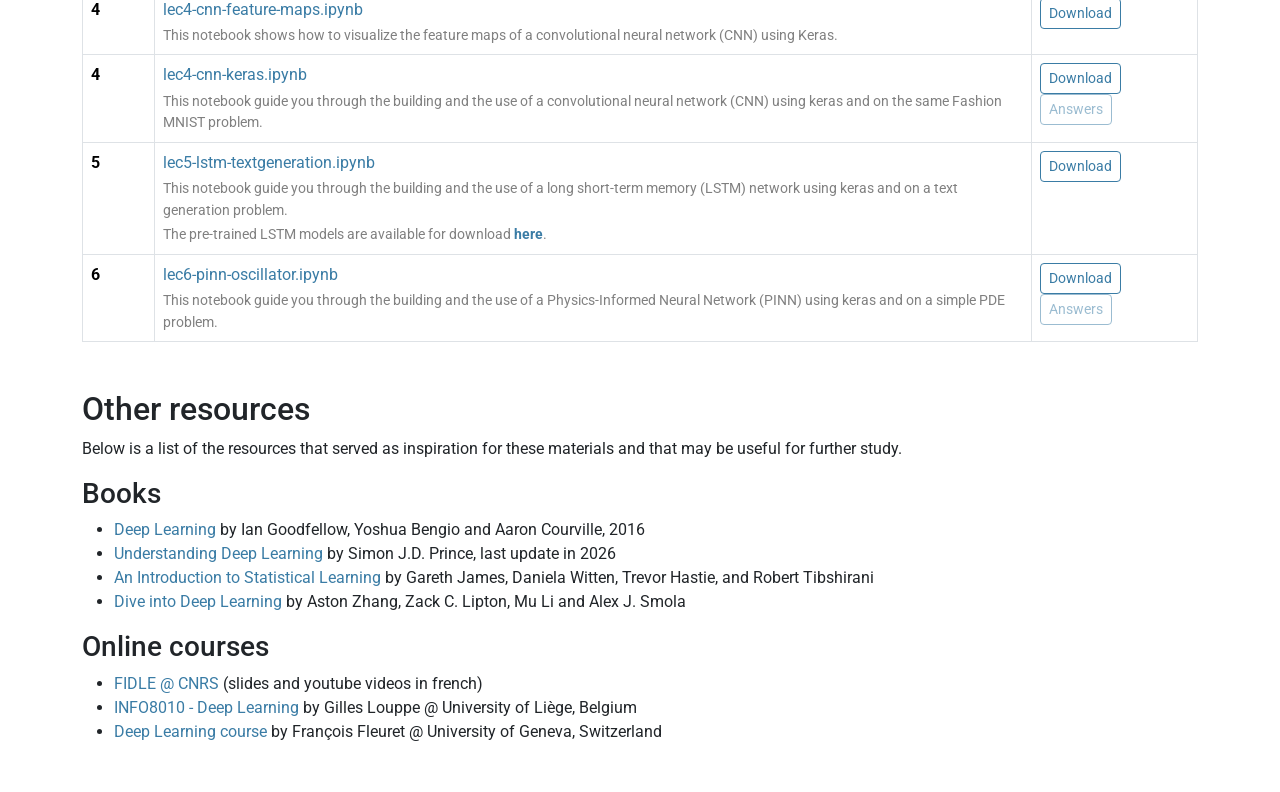
==== commit 624fa85d: "last chapter added" ====
--- a/index.html
+++ b/index.html
@@ -107,8 +107,8 @@
                                 <span class="desc">Introduction to deep learning techniques for physics applications (Physics-Informed Neural Networks, Neural Operators)</span>
                             </td>
                             <td>
-                                <a href="./slides.html?deck=lecture6.md" class="btn btn-outline-primary btn-sm disabled">Slides</a>
-                                <a href="./pdf/lecture6.pdf" class="btn btn-outline-primary btn-sm disabled">PDF</a>
+                                <a href="./slides.html?deck=lecture6.md" class="btn btn-outline-primary btn-sm">Slides</a>
+                                <a href="./pdf/lecture6.pdf" class="btn btn-outline-primary btn-sm">PDF</a>
                             </td>
                         </tr>
                     </tbody>
@@ -209,6 +209,16 @@
                             </td>
                             <td>
                                 <a href="./notebooks/lec5-lstm-textgeneration.ipynb" class="btn btn-outline-primary btn-sm" download>Download</a>
+                            </td>
+                        </tr>
+                        <tr>
+                            <th scope="row">6</th>
+                            <td><a href="./notebooks/lec6-pinn-oscillator.ipynb">lec6-pinn-oscillator.ipynb</a>
+                            <span class="desc">This notebook guide you through the building and the use of a Physics-Informed Neural Network (PINN) using keras and on a simple PDE problem.</span>
+                            </td>
+                            <td>
+                                <a href="./notebooks/lec6-pinn-oscillator.ipynb" class="btn btn-outline-primary btn-sm" download>Download</a>
+                                <a href="./notebooks/full/lec6-pinn-oscillator-full.ipynb" class="btn btn-outline-primary btn-sm disabled" download>Answers</a>
                             </td>
                         </tr>
                     </td>
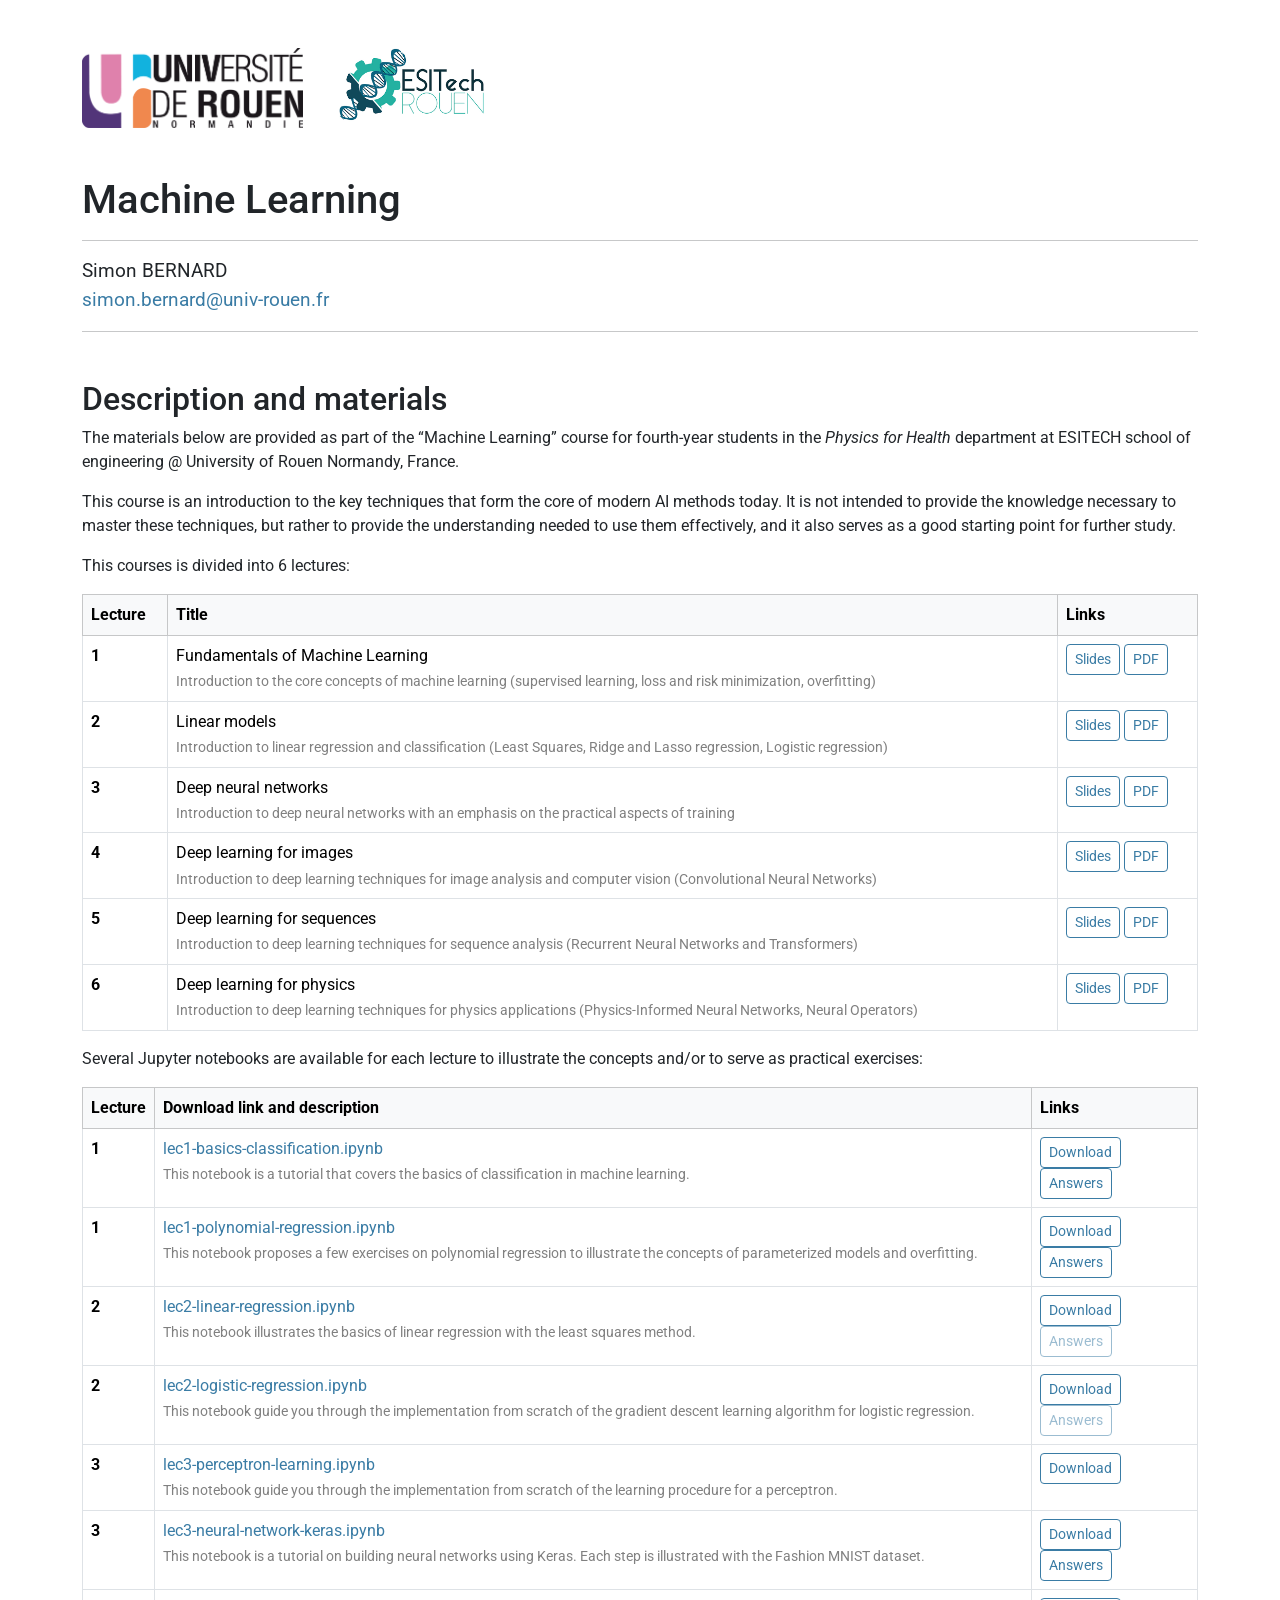
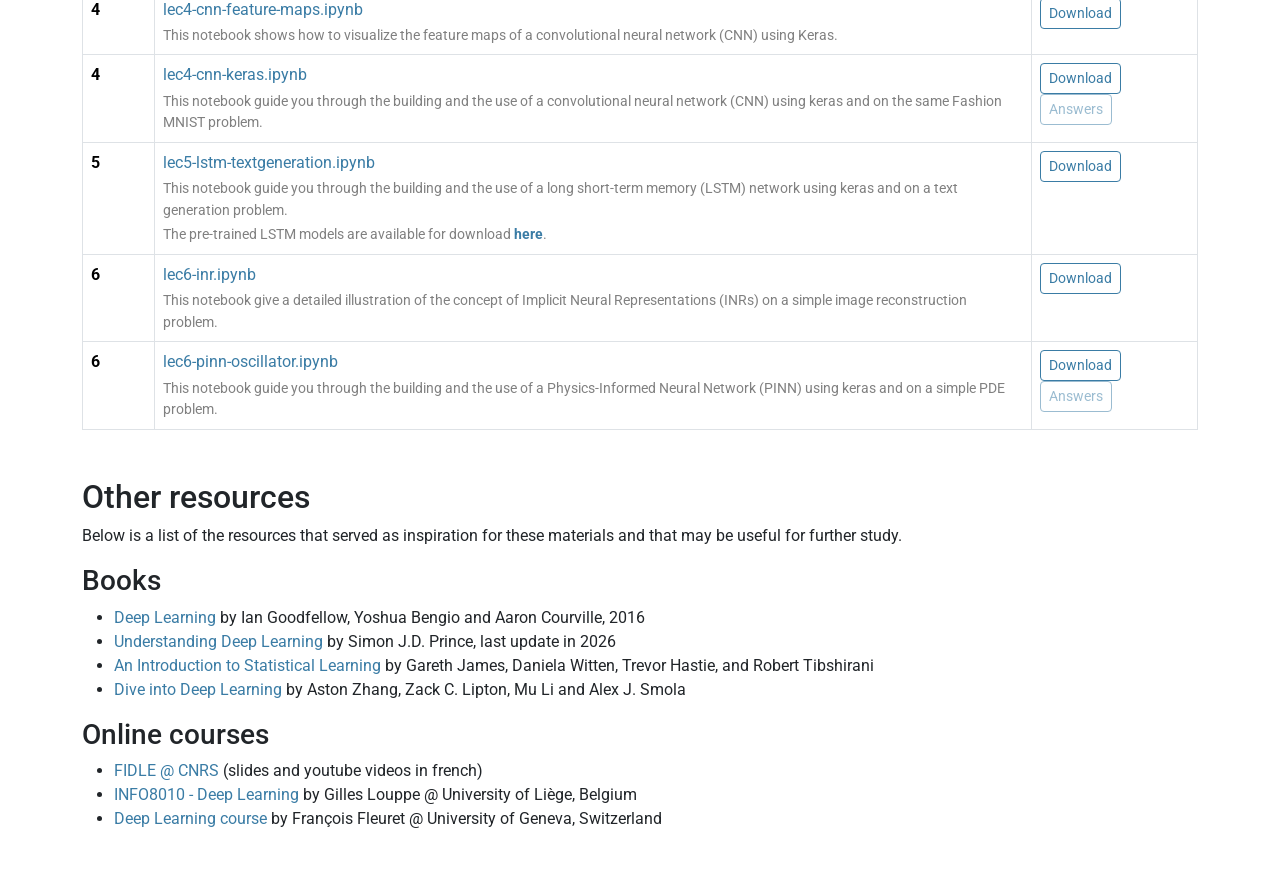
==== commit daaab807: "fix minor errors in lecture6" ====
--- a/index.html
+++ b/index.html
@@ -213,6 +213,15 @@
                         </tr>
                         <tr>
                             <th scope="row">6</th>
+                            <td><a href="./notebooks/lec6-inr.ipynb">lec6-inr.ipynb</a>
+                            <span class="desc">This notebook give a detailed illustration of the concept of Implicit Neural Representations (INRs) on a simple image reconstruction problem.</span>
+                            </td>
+                            <td>
+                                <a href="./notebooks/lec6-inr.ipynb" class="btn btn-outline-primary btn-sm" download>Download</a>
+                            </td>
+                        </tr>
+                        <tr>
+                            <th scope="row">6</th>
                             <td><a href="./notebooks/lec6-pinn-oscillator.ipynb">lec6-pinn-oscillator.ipynb</a>
                             <span class="desc">This notebook guide you through the building and the use of a Physics-Informed Neural Network (PINN) using keras and on a simple PDE problem.</span>
                             </td>
